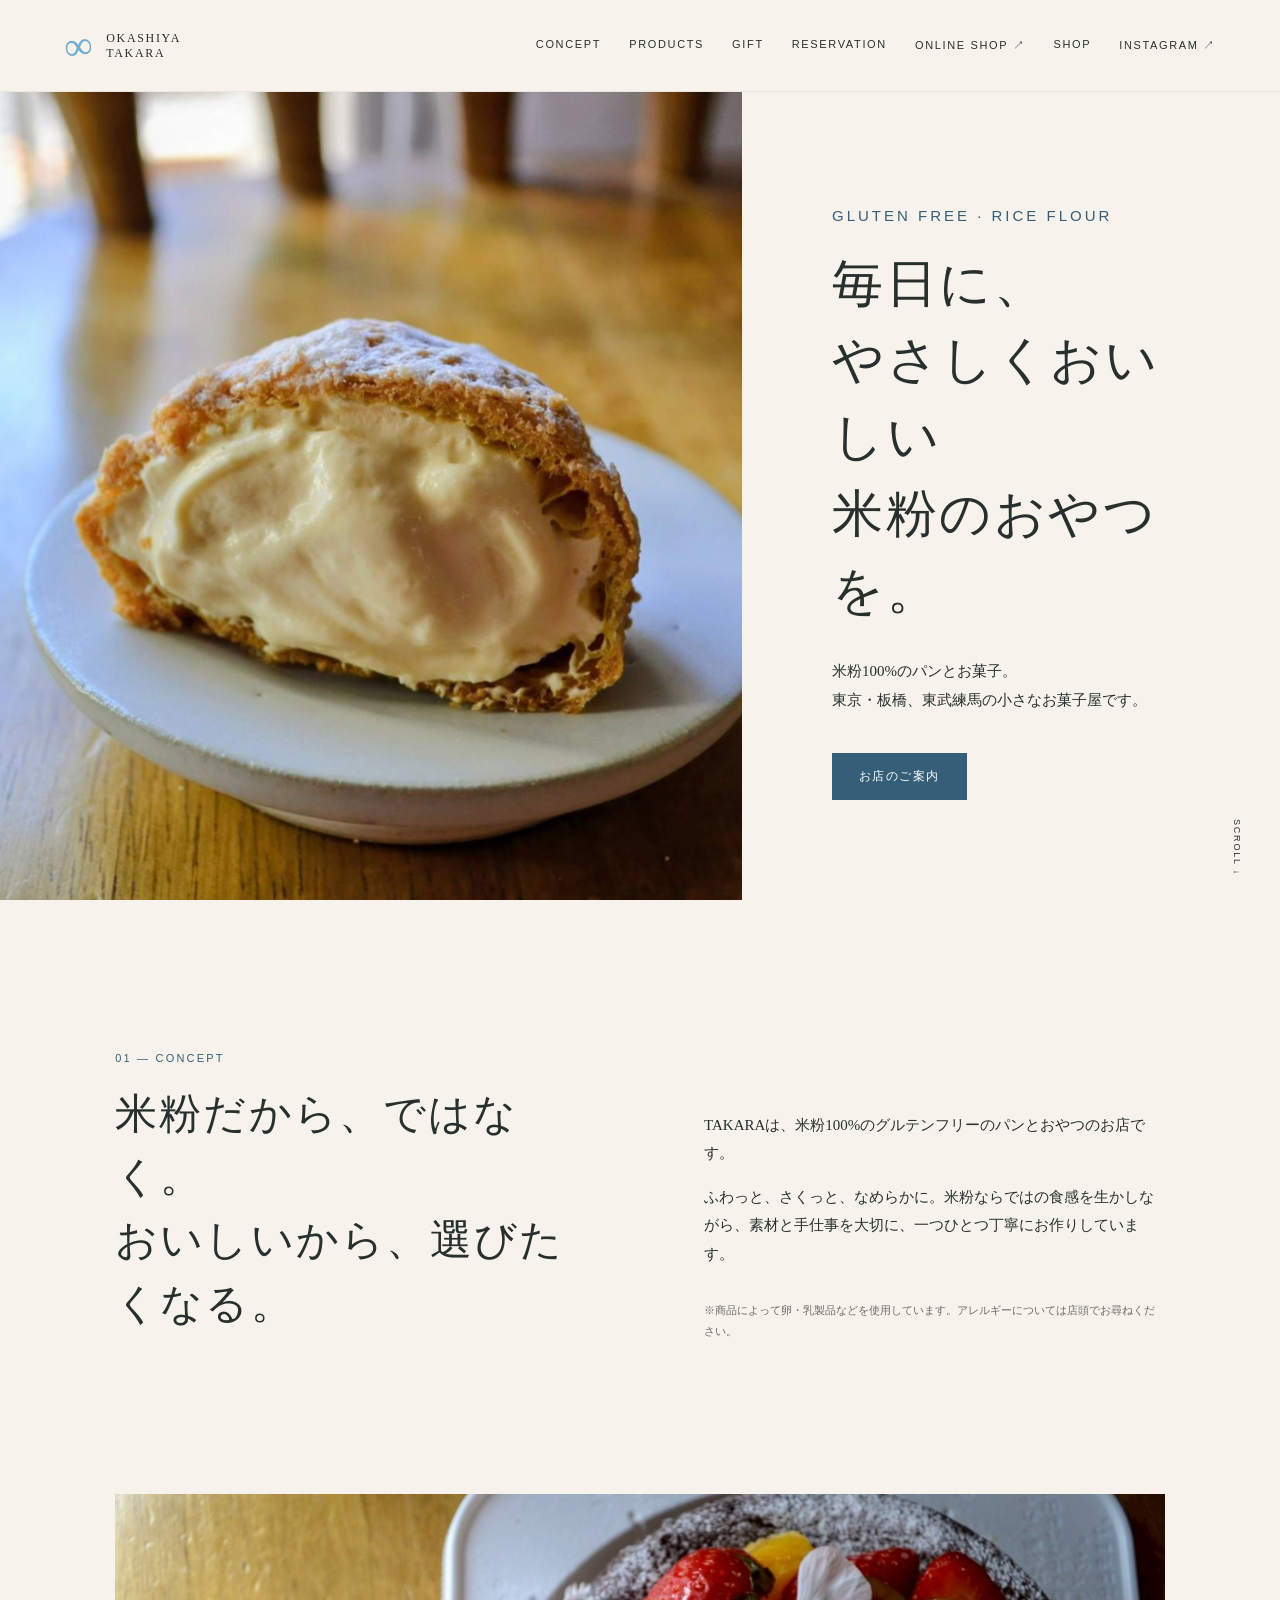
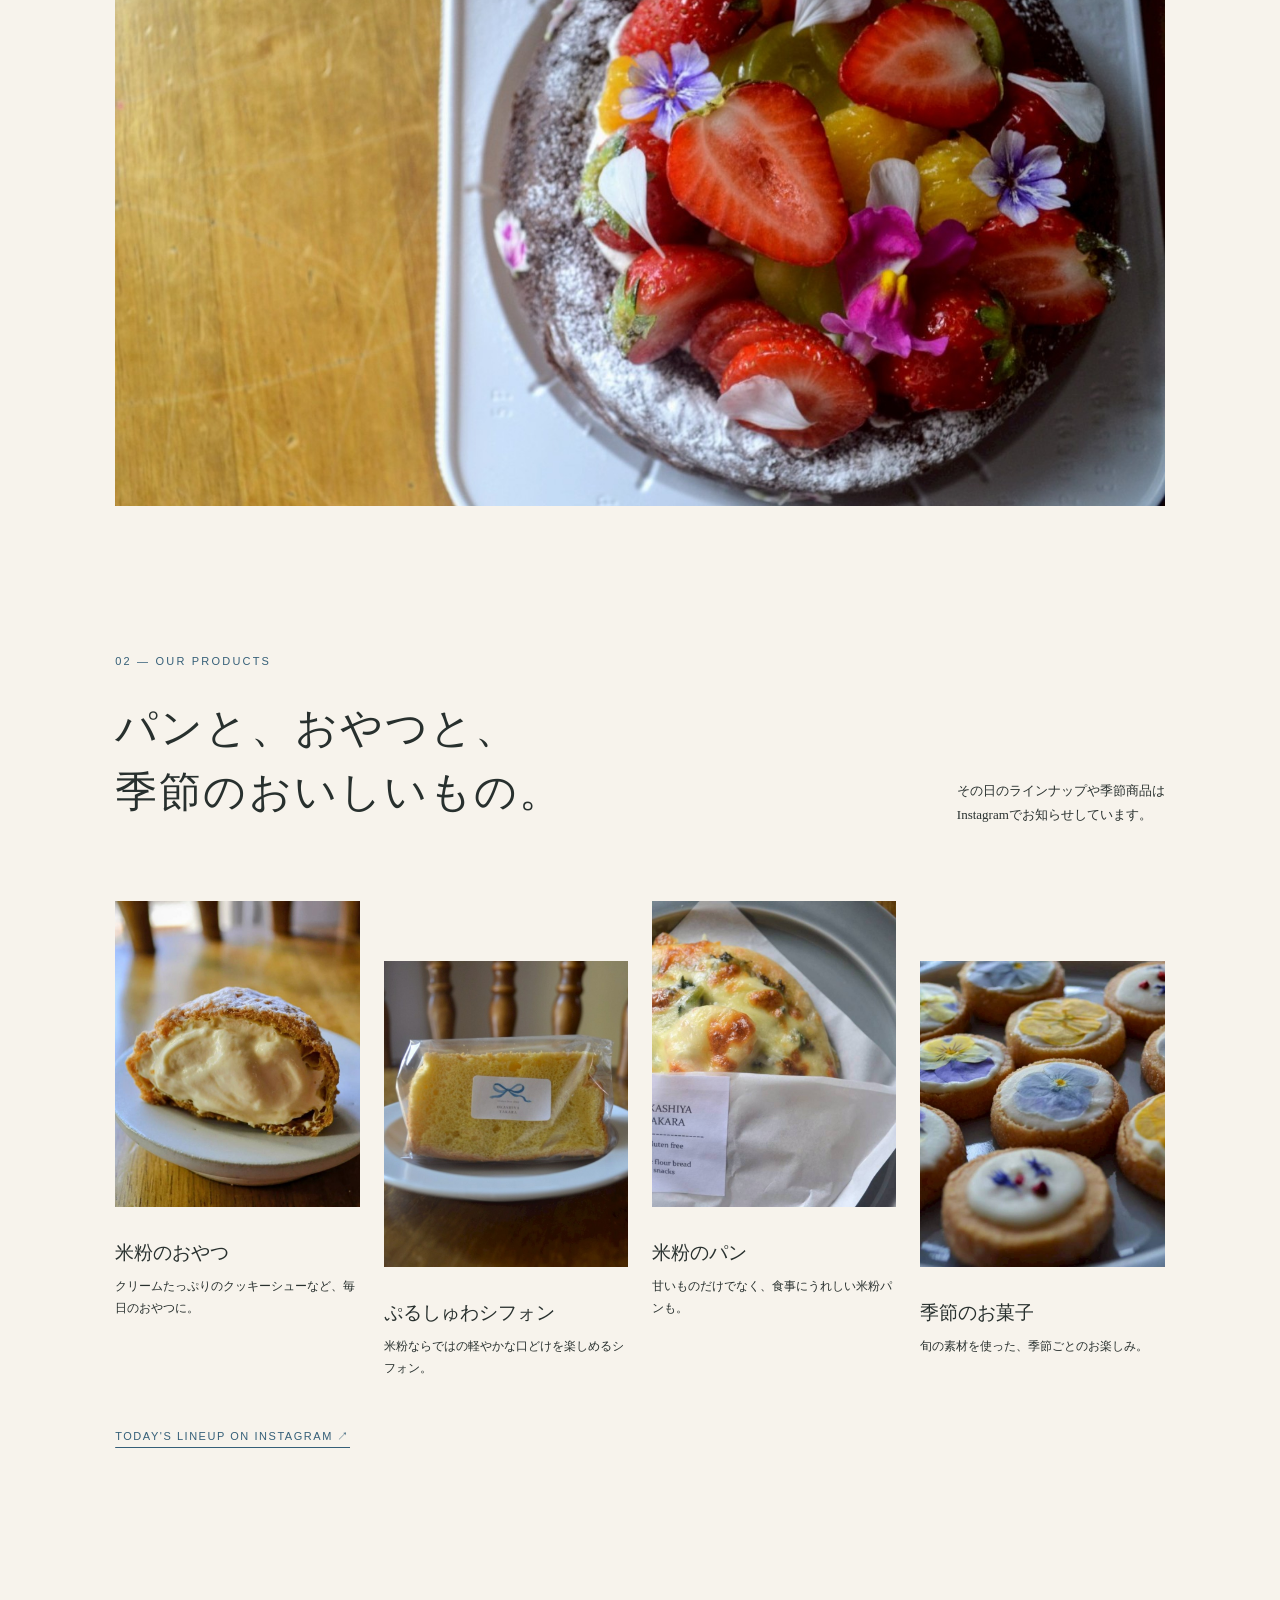
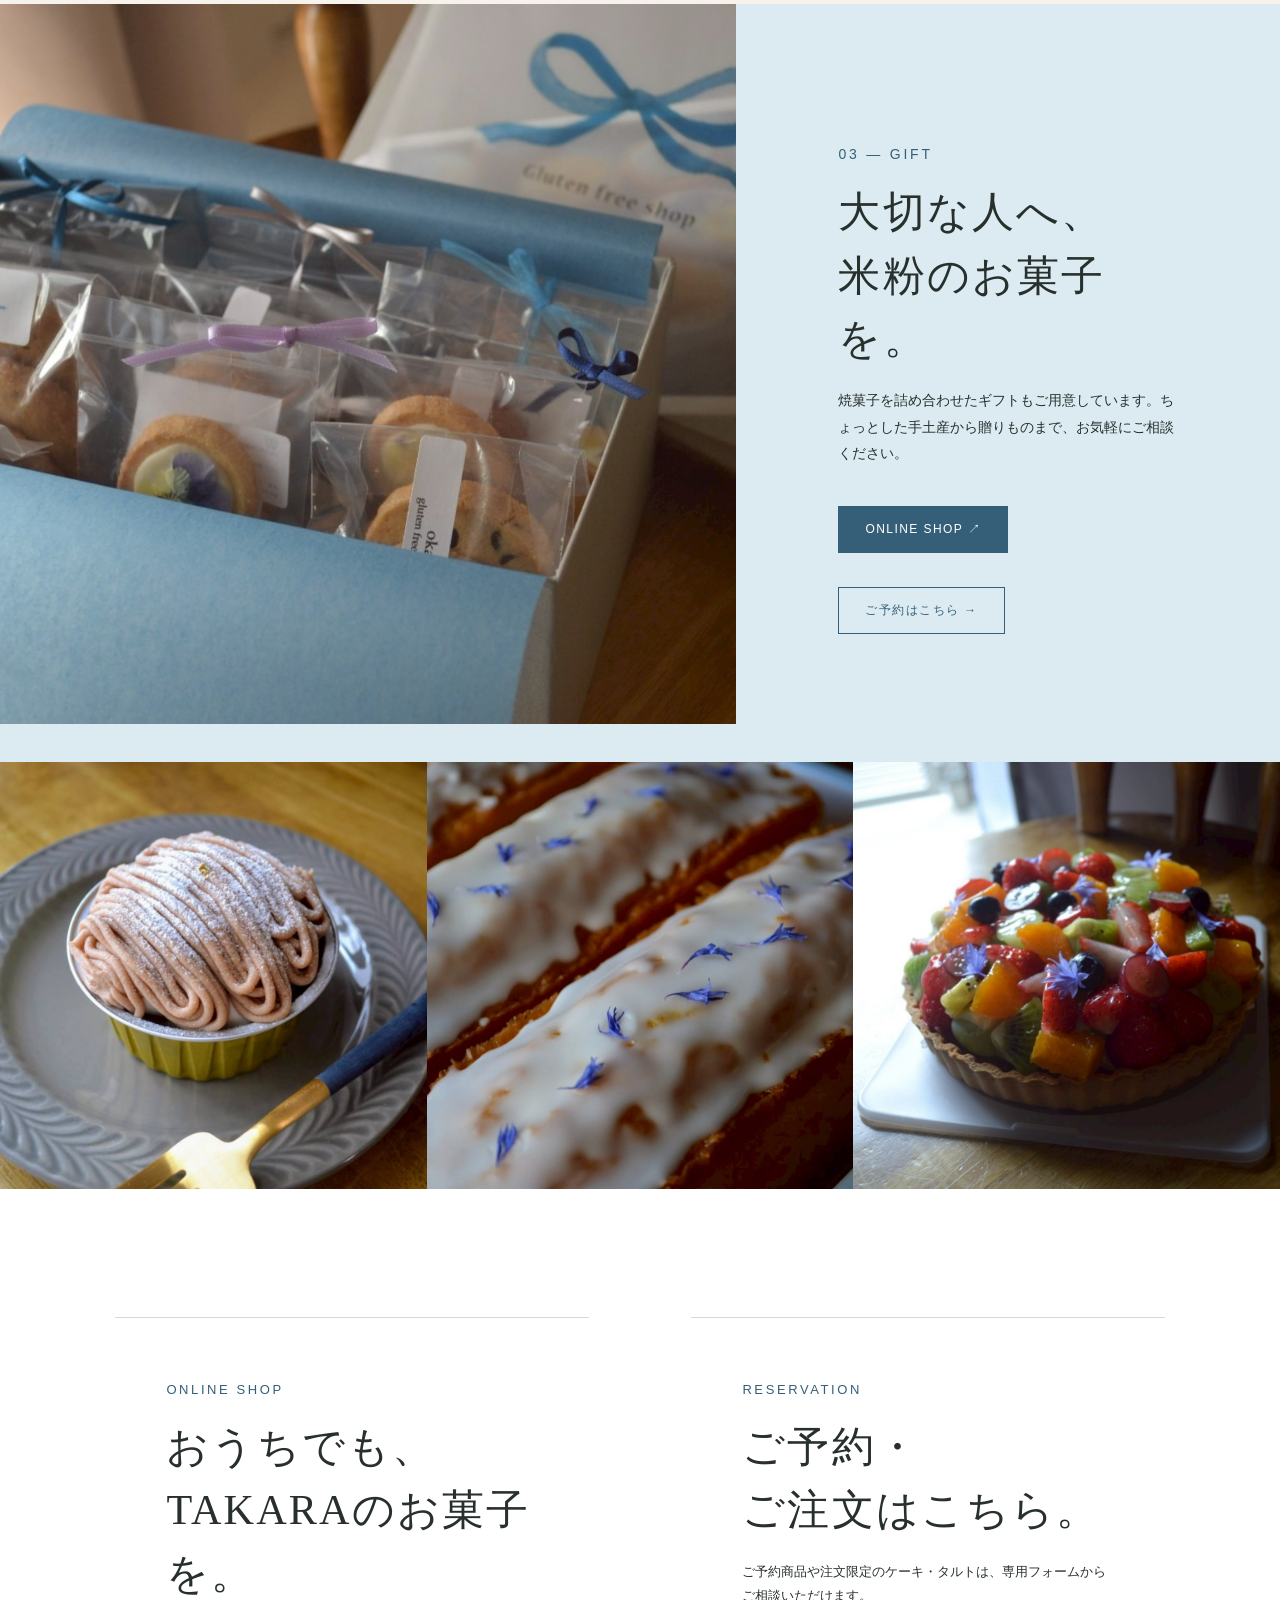
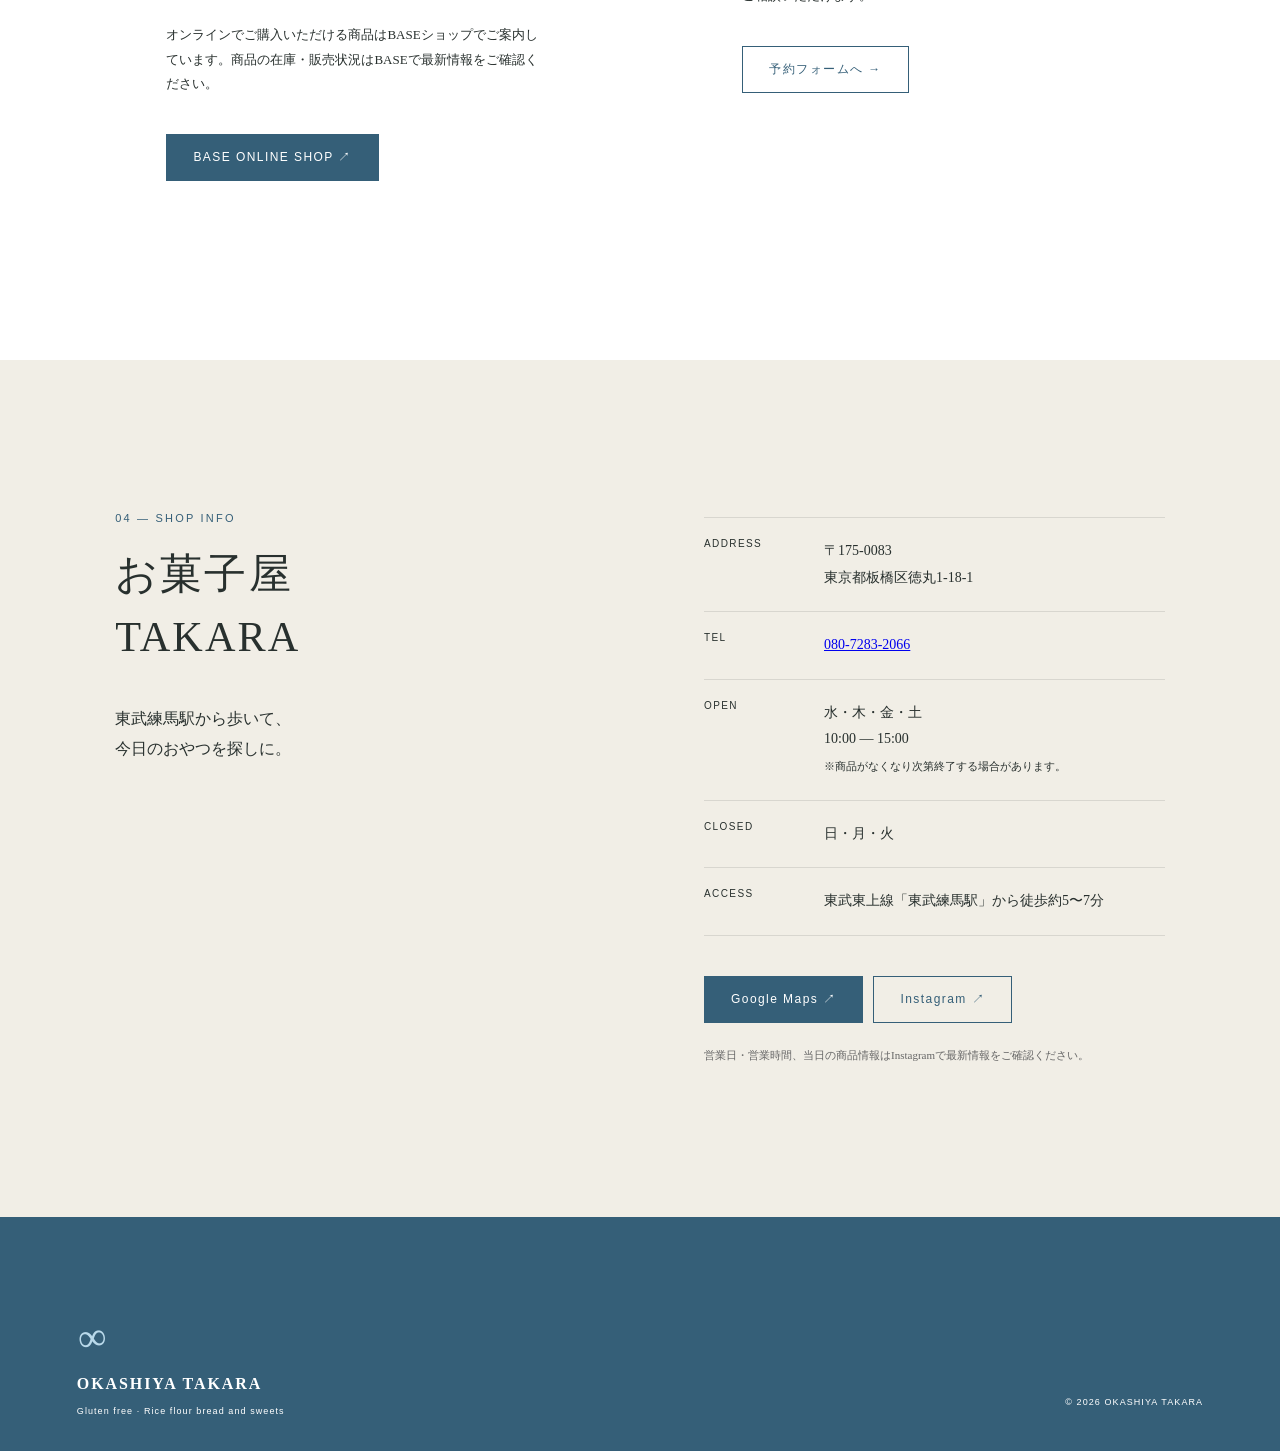
==== index.html @ b6fbfa03 "Add files via upload" ====
<!doctype html><html lang='ja'><head><meta charset='utf-8'><meta name='viewport' content='width=device-width,initial-scale=1'><meta name='description' content='東京都板橋区徳丸・東武練馬のお菓子屋TAKARA。米粉100%のグルテンフリーのパン、シフォン、焼き菓子、季節のお菓子、ギフトをご用意しています。'><title>お菓子屋TAKARA｜板橋区・東武練馬の米粉100%グルテンフリー専門店</title><meta name='robots' content='index,follow'><meta name='theme-color' content='#f4f0e8'><meta property='og:type' content='website'><meta property='og:locale' content='ja_JP'><meta property='og:site_name' content='お菓子屋 TAKARA'><meta property='og:title' content='お菓子屋TAKARA｜板橋区・東武練馬の米粉100%グルテンフリー専門店'><meta property='og:description' content='東京都板橋区徳丸・東武練馬のお菓子屋TAKARA。米粉100%のグルテンフリーのパン、シフォン、焼き菓子、季節のお菓子、ギフトをご用意しています。'><link rel='stylesheet' href='style.css'><script type='application/ld+json'>{"@context":"https://schema.org","@type":"Bakery","name":"お菓子屋 TAKARA","description":"米粉100%のグルテンフリーのパンとおやつのお店","telephone":"080-7283-2066","address":{"@type":"PostalAddress","postalCode":"175-0083","addressRegion":"東京都","addressLocality":"板橋区","streetAddress":"徳丸1-18-1","addressCountry":"JP"},"openingHoursSpecification":[{"@type":"OpeningHoursSpecification","dayOfWeek":["Wednesday","Thursday","Friday","Saturday"],"opens":"10:00","closes":"15:00"}],"sameAs":["https://www.instagram.com/okashiya_takara/"]}</script></head><body>
<header><a class='brand' href='#top'><span class='bow'>∞</span><span>OKASHIYA<br>TAKARA</span></a><button class='menu' aria-label='メニュー'>MENU</button><nav><a href='#concept'>CONCEPT</a><a href='menu.html'>PRODUCTS</a><a href='gift.html'>GIFT</a><a href='reservation.html'>RESERVATION</a><a href='https://okashiyatkr.base.shop/' target='_blank' rel='noopener noreferrer'>ONLINE SHOP ↗</a><a href='shop.html'>SHOP</a><a href='https://www.instagram.com/okashiya_takara/' target='_blank' rel='noopener noreferrer'>INSTAGRAM ↗</a></nav></header>
<main id='top'>
<section class='hero'><img src='assets/1000015853.jpg' alt='米粉のクッキーシュー'><div class='hero-copy'><p class='eyebrow'>GLUTEN FREE · RICE FLOUR</p><h1>毎日に、<br>やさしくおいしい<br>米粉のおやつを。</h1><p>米粉100%のパンとお菓子。<br>東京・板橋、東武練馬の小さなお菓子屋です。</p><a class='button' href='#shop'>お店のご案内</a></div><div class='scroll'>SCROLL ↓</div></section>
<section id='concept' class='concept'><div><p class='section-no'>01 — CONCEPT</p><h2>米粉だから、ではなく。<br>おいしいから、選びたくなる。</h2></div><div class='copy'><p>TAKARAは、米粉100%のグルテンフリーのパンとおやつのお店です。</p><p>ふわっと、さくっと、なめらかに。米粉ならではの食感を生かしながら、素材と手仕事を大切に、一つひとつ丁寧にお作りしています。</p><p class='note'>※商品によって卵・乳製品などを使用しています。アレルギーについては店頭でお尋ねください。</p></div></section>
<section class='feature'><img src='assets/1000015848.jpg' alt='季節の米粉のお菓子'></section>
<section id='products' class='products'><p class='section-no'>02 — OUR PRODUCTS</p><div class='heading-row'><h2>パンと、おやつと、<br>季節のおいしいもの。</h2><p>その日のラインナップや季節商品は<br>Instagramでお知らせしています。</p></div><div class='grid'>
<article><img src='assets/1000015853.jpg' alt='クッキーシュー'><h3>米粉のおやつ</h3><p>クリームたっぷりのクッキーシューなど、毎日のおやつに。</p></article>
<article><img src='assets/1000015849.jpg' alt='米粉シフォン'><h3>ぷるしゅわシフォン</h3><p>米粉ならではの軽やかな口どけを楽しめるシフォン。</p></article>
<article><img src='assets/1000015846.jpg' alt='米粉の惣菜パン'><h3>米粉のパン</h3><p>甘いものだけでなく、食事にうれしい米粉パンも。</p></article>
<article><img src='assets/1000015845.jpg' alt='モンブラン'><h3>季節のお菓子</h3><p>旬の素材を使った、季節ごとのお楽しみ。</p></article>
</div><a class='text-link' href='https://www.instagram.com/okashiya_takara/' target='_blank' rel='noopener noreferrer'>TODAY'S LINEUP ON INSTAGRAM ↗</a></section>
<section id='gift' class='gift'><div class='gift-img'><img src='assets/1000015852.jpg' alt='TAKARAの焼菓子ギフト'></div><div class='gift-copy'><p class='section-no'>03 — GIFT</p><h2>大切な人へ、<br>米粉のお菓子を。</h2><p>焼菓子を詰め合わせたギフトもご用意しています。ちょっとした手土産から贈りものまで、お気軽にご相談ください。</p><div class='actions'><a class='button' href='https://okashiyatkr.base.shop/' target='_blank' rel='noopener noreferrer'>ONLINE SHOP ↗</a><a class='button outline' href='reservation.html'>ご予約はこちら →</a></div></div></section>
<section class='gallery'><img src='assets/1000015847.jpg' alt='花をあしらった焼菓子'><img src='assets/1000015850.jpg' alt='フルーツケーキ'><img src='assets/1000015851.jpg' alt='フルーツタルト'></section>
<section class='online-reserve'><div><p class='section-no'>ONLINE SHOP</p><h2>おうちでも、<br>TAKARAのお菓子を。</h2><p>オンラインでご購入いただける商品はBASEショップでご案内しています。商品の在庫・販売状況はBASEで最新情報をご確認ください。</p><a class='button' href='https://okashiyatkr.base.shop/' target='_blank' rel='noopener noreferrer'>BASE ONLINE SHOP ↗</a></div><div><p class='section-no'>RESERVATION</p><h2>ご予約・<br>ご注文はこちら。</h2><p>ご予約商品や注文限定のケーキ・タルトは、専用フォームからご相談いただけます。</p><a class='button outline' href='reservation.html'>予約フォームへ →</a></div></section><section id='shop' class='shop'><div><p class='section-no'>04 — SHOP INFO</p><h2>お菓子屋<br>TAKARA</h2><p class='lead'>東武練馬駅から歩いて、<br>今日のおやつを探しに。</p></div><div class='info'><dl><dt>ADDRESS</dt><dd>〒175-0083<br>東京都板橋区徳丸1-18-1</dd><dt>TEL</dt><dd><a href="tel:08072832066">080-7283-2066</a></dd><dt>OPEN</dt><dd>水・木・金・土<br>10:00 — 15:00<br><small>※商品がなくなり次第終了する場合があります。</small></dd><dt>CLOSED</dt><dd>日・月・火</dd><dt>ACCESS</dt><dd>東武東上線「東武練馬駅」から徒歩約5〜7分</dd></dl><div class='actions'><a class='button' href='https://www.google.com/maps/place/%E3%81%8A%E8%8F%93%E5%AD%90%E5%B1%8BTAKARA/@35.7700293,139.6663004,17z' target='_blank' rel='noopener noreferrer'>Google Maps ↗</a><a class='button outline' href='https://www.instagram.com/okashiya_takara/' target='_blank' rel='noopener noreferrer'>Instagram ↗</a></div><p class='update'>営業日・営業時間、当日の商品情報はInstagramで最新情報をご確認ください。</p></div></section>
</main><footer><div class='footer-brand'><span class='bow'>∞</span><strong>OKASHIYA TAKARA</strong><span>Gluten free · Rice flour bread and sweets</span></div><p>© 2026 OKASHIYA TAKARA</p></footer><script src='script.js'></script></body></html>
---- style.css ----
:root{--blue:#72add0;--deep:#355f78;--cream:#f7f3ec;--ink:#28302e;--line:#d8d6cf}*{box-sizing:border-box}html{scroll-behavior:smooth}body{margin:0;background:var(--cream);color:var(--ink);font-family:"Yu Mincho","Hiragino Mincho ProN",serif;line-height:1.9}header{height:92px;padding:0 5vw;display:flex;align-items:center;justify-content:space-between;background:rgba(247,243,236,.95);position:sticky;top:0;z-index:10;border-bottom:1px solid rgba(0,0,0,.05)}.brand{display:flex;gap:12px;align-items:center;text-decoration:none;color:var(--ink);font-family:Georgia,serif;font-size:12px;letter-spacing:.14em;line-height:1.25}.bow{font-size:40px;color:var(--blue);font-family:Georgia,serif;transform:rotate(-8deg);display:inline-block}nav{display:flex;gap:28px}nav a,.menu{font:11px Arial,sans-serif;letter-spacing:.15em;color:var(--ink);text-decoration:none}.menu{display:none;background:none;border:0}.hero{min-height:calc(100vh - 92px);position:relative;display:grid;grid-template-columns:58% 42%;align-items:center}.hero>img{width:100%;height:calc(100vh - 92px);object-fit:cover}.hero-copy{padding:7vw}.eyebrow,.section-no{font:11px Arial,sans-serif;letter-spacing:.2em;color:var(--deep)}h1,h2{font-weight:400;line-height:1.5;letter-spacing:.05em}h1{font-size:clamp(32px,4vw,62px);margin:22px 0 28px}h2{font-size:clamp(28px,3.3vw,48px);margin:18px 0}.hero-copy p{font-size:15px}.button{display:inline-block;margin-top:24px;padding:14px 26px;background:var(--deep);color:white;text-decoration:none;font:12px Arial,sans-serif;letter-spacing:.12em;border:1px solid var(--deep);transition:.2s}.button:hover{opacity:.8}.button.outline{background:transparent;color:var(--deep)}.scroll{position:absolute;right:3vw;bottom:24px;font:9px Arial;letter-spacing:.2em;writing-mode:vertical-rl}.concept,.shop{padding:11vw 9vw;display:grid;grid-template-columns:1fr 1fr;gap:10vw}.copy{padding-top:55px;font-size:15px}.note{font-size:11px;color:#6b6b66;margin-top:32px}.feature{padding:0 9vw 10vw}.feature img{width:100%;height:68vh;object-fit:cover}.products{padding:0 9vw 12vw}.heading-row{display:flex;justify-content:space-between;align-items:end;margin-bottom:60px}.heading-row>p{font-size:13px}.grid{display:grid;grid-template-columns:repeat(4,1fr);gap:24px}.grid img{width:100%;aspect-ratio:4/5;object-fit:cover}.grid article:nth-child(even){margin-top:60px}.grid h3{font-weight:400;font-size:19px;margin:18px 0 5px}.grid p{font-size:12px;line-height:1.8;margin:0}.text-link{display:inline-block;margin-top:50px;color:var(--deep);font:11px Arial;letter-spacing:.14em;text-underline-offset:7px}.gift{display:grid;grid-template-columns:1.15fr .85fr;background:#dcebf2}.gift-img img{width:100%;height:720px;object-fit:cover}.gift-copy{padding:10vw 8vw;align-self:center}.gift-copy p{font-size:14px}.gallery{display:grid;grid-template-columns:repeat(3,1fr);gap:0}.gallery img{width:100%;aspect-ratio:1/1;object-fit:cover}.shop{background:#f1eee6}.shop .lead{margin-top:35px}.info dl{display:grid;grid-template-columns:120px 1fr;border-top:1px solid var(--line)}.info dt,.info dd{padding:20px 0;border-bottom:1px solid var(--line);margin:0}.info dt{font:10px Arial;letter-spacing:.14em}.info dd{font-size:14px}.info small,.update{font-size:11px}.actions{display:flex;gap:10px;flex-wrap:wrap}.update{margin-top:22px;color:#666}footer{padding:70px 6vw 35px;background:var(--deep);color:white;display:flex;justify-content:space-between;align-items:end}.footer-brand{display:flex;flex-direction:column;gap:6px;letter-spacing:.12em}.footer-brand .bow{color:#b9d9ea}.footer-brand span:last-child,footer p{font:9px Arial;letter-spacing:.12em}@media(max-width:800px){header{height:72px}.menu{display:block}nav{display:none;position:absolute;top:72px;left:0;right:0;background:var(--cream);padding:25px 5vw;flex-direction:column;border-bottom:1px solid var(--line)}nav.open{display:flex}.hero{display:block}.hero>img{height:62vh}.hero-copy{padding:12vw 8vw 16vw}.scroll{display:none}.concept,.shop{grid-template-columns:1fr;padding:20vw 8vw;gap:2vw}.copy{padding-top:10px}.feature{padding:0 0 18vw}.feature img{height:55vh}.products{padding:0 8vw 20vw}.heading-row{display:block}.grid{grid-template-columns:1fr 1fr;gap:14px}.grid article:nth-child(even){margin-top:40px}.gift{grid-template-columns:1fr}.gift-img img{height:55vh}.gift-copy{padding:16vw 8vw}.gallery{grid-template-columns:1fr 1fr}.gallery img:last-child{grid-column:1/3;aspect-ratio:2/1}.info dl{grid-template-columns:90px 1fr}footer{display:block}.footer-brand{margin-bottom:50px}}

/* sub pages */
.sub-header{position:sticky}.sub-hero{padding:9vw 9vw 6vw;display:grid;grid-template-columns:.8fr 1.2fr;gap:8vw;align-items:end}.sub-hero h1{margin:10px 0}.sub-hero p{max-width:620px}.sub-main{padding:0 9vw 10vw}.menu-list{display:grid;grid-template-columns:repeat(2,1fr);gap:70px 30px}.menu-card img{width:100%;aspect-ratio:4/3;object-fit:cover}.menu-card h2{font-size:28px;margin:18px 0 8px}.menu-card p{font-size:13px}.page-note{margin:60px 0;padding:30px 0;border-top:1px solid var(--line);border-bottom:1px solid var(--line);font-size:12px}.wide-photo{width:100%;height:65vh;object-fit:cover}.two-col{display:grid;grid-template-columns:1fr 1fr;gap:8vw;align-items:start;margin:8vw 0}.simple-list{border-top:1px solid var(--line)}.simple-list div{padding:22px 0;border-bottom:1px solid var(--line)}.simple-list strong{display:block;font-weight:400;font-size:18px}.simple-list span{font-size:12px}.contact-box{max-width:760px;margin:0 auto 8vw;text-align:center;padding:7vw;background:#f1eee6}.contact-box h2{margin-top:0}.subnav{display:flex;gap:22px;flex-wrap:wrap;margin-top:28px}.subnav a{font:11px Arial;letter-spacing:.12em;color:var(--deep);text-underline-offset:6px}@media(max-width:800px){.sub-hero,.two-col{grid-template-columns:1fr;padding-left:8vw;padding-right:8vw}.sub-main{padding-left:8vw;padding-right:8vw}.menu-list{grid-template-columns:1fr}.wide-photo{height:48vh}.contact-box{padding:14vw 7vw}}
/* v8 online shop + reservation */
.online-reserve{padding:10vw 9vw;display:grid;grid-template-columns:1fr 1fr;gap:8vw;background:#fff}.online-reserve>div{padding:4vw;border-top:1px solid var(--line)}.online-reserve p{font-size:13px}.reservation-note{max-width:850px;margin:0 auto 40px;padding:28px 32px;background:#f1eee6}.reservation-note strong{font-weight:400;font-size:20px}.reservation-note p{font-size:12px}.reservation-note a,.form-fallback a,.card-link{color:var(--deep);text-underline-offset:5px}.form-wrap{max-width:900px;margin:0 auto;background:white}.form-wrap iframe{width:100%;height:1500px;border:0;display:block}.form-fallback{text-align:center;font-size:12px;margin-top:18px}.card-link{display:inline-block;margin-top:8px;font:11px Arial;letter-spacing:.1em}@media(max-width:800px){.online-reserve{grid-template-columns:1fr;padding:16vw 8vw;gap:8vw}.online-reserve>div{padding:8vw 0}.form-wrap iframe{height:1700px}.reservation-note{padding:24px 20px}}
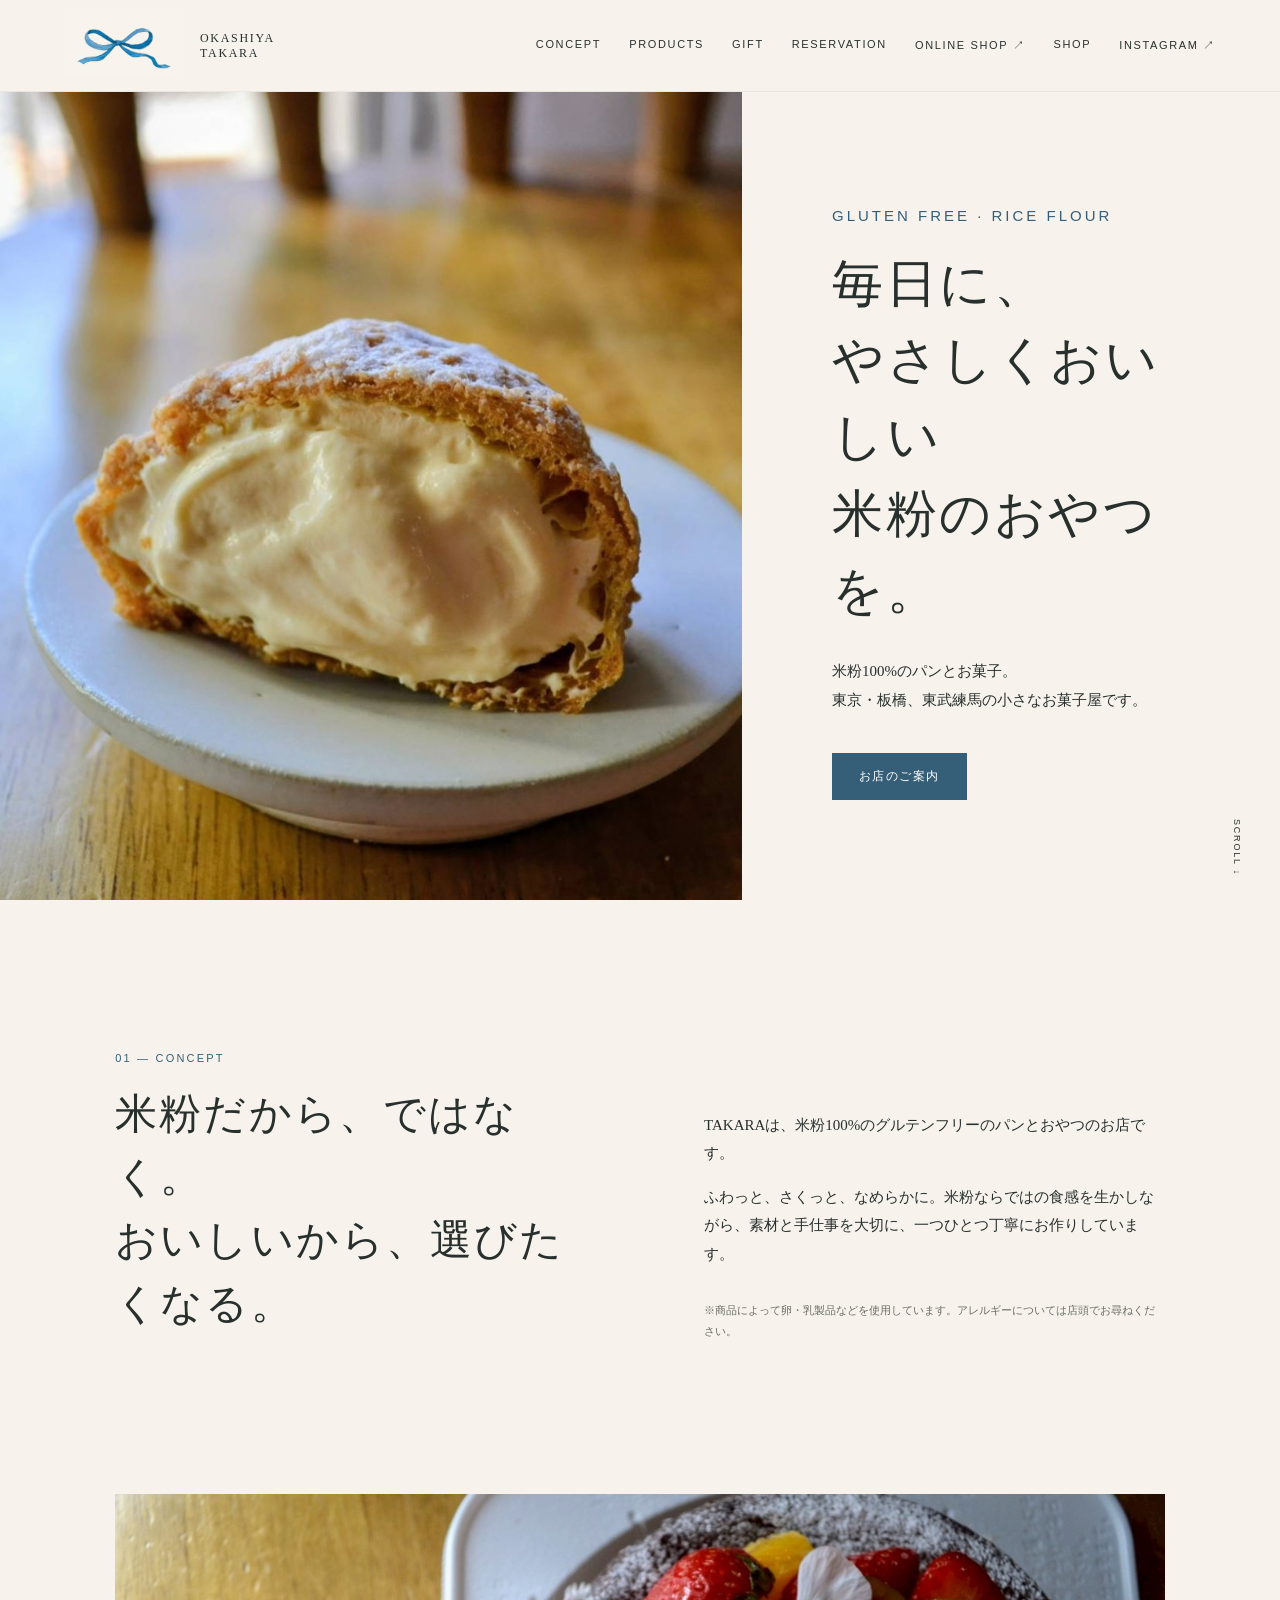
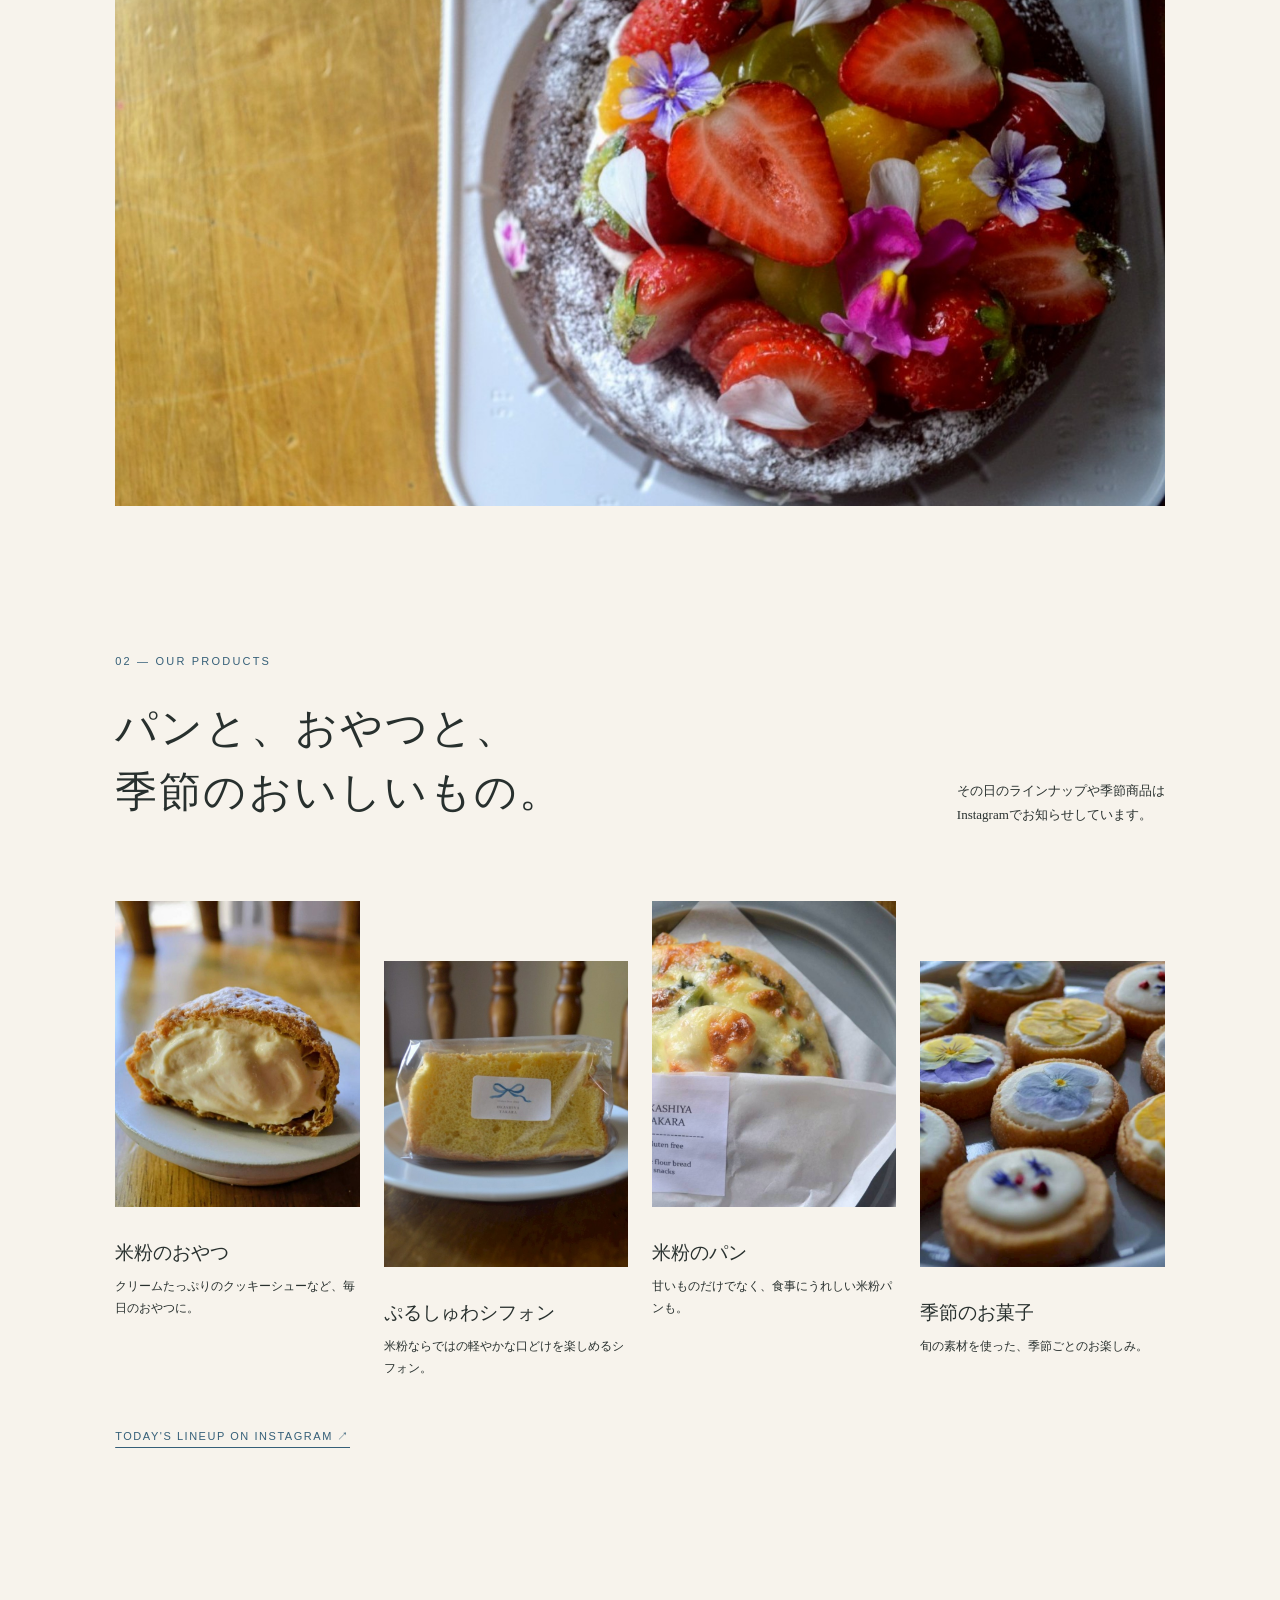
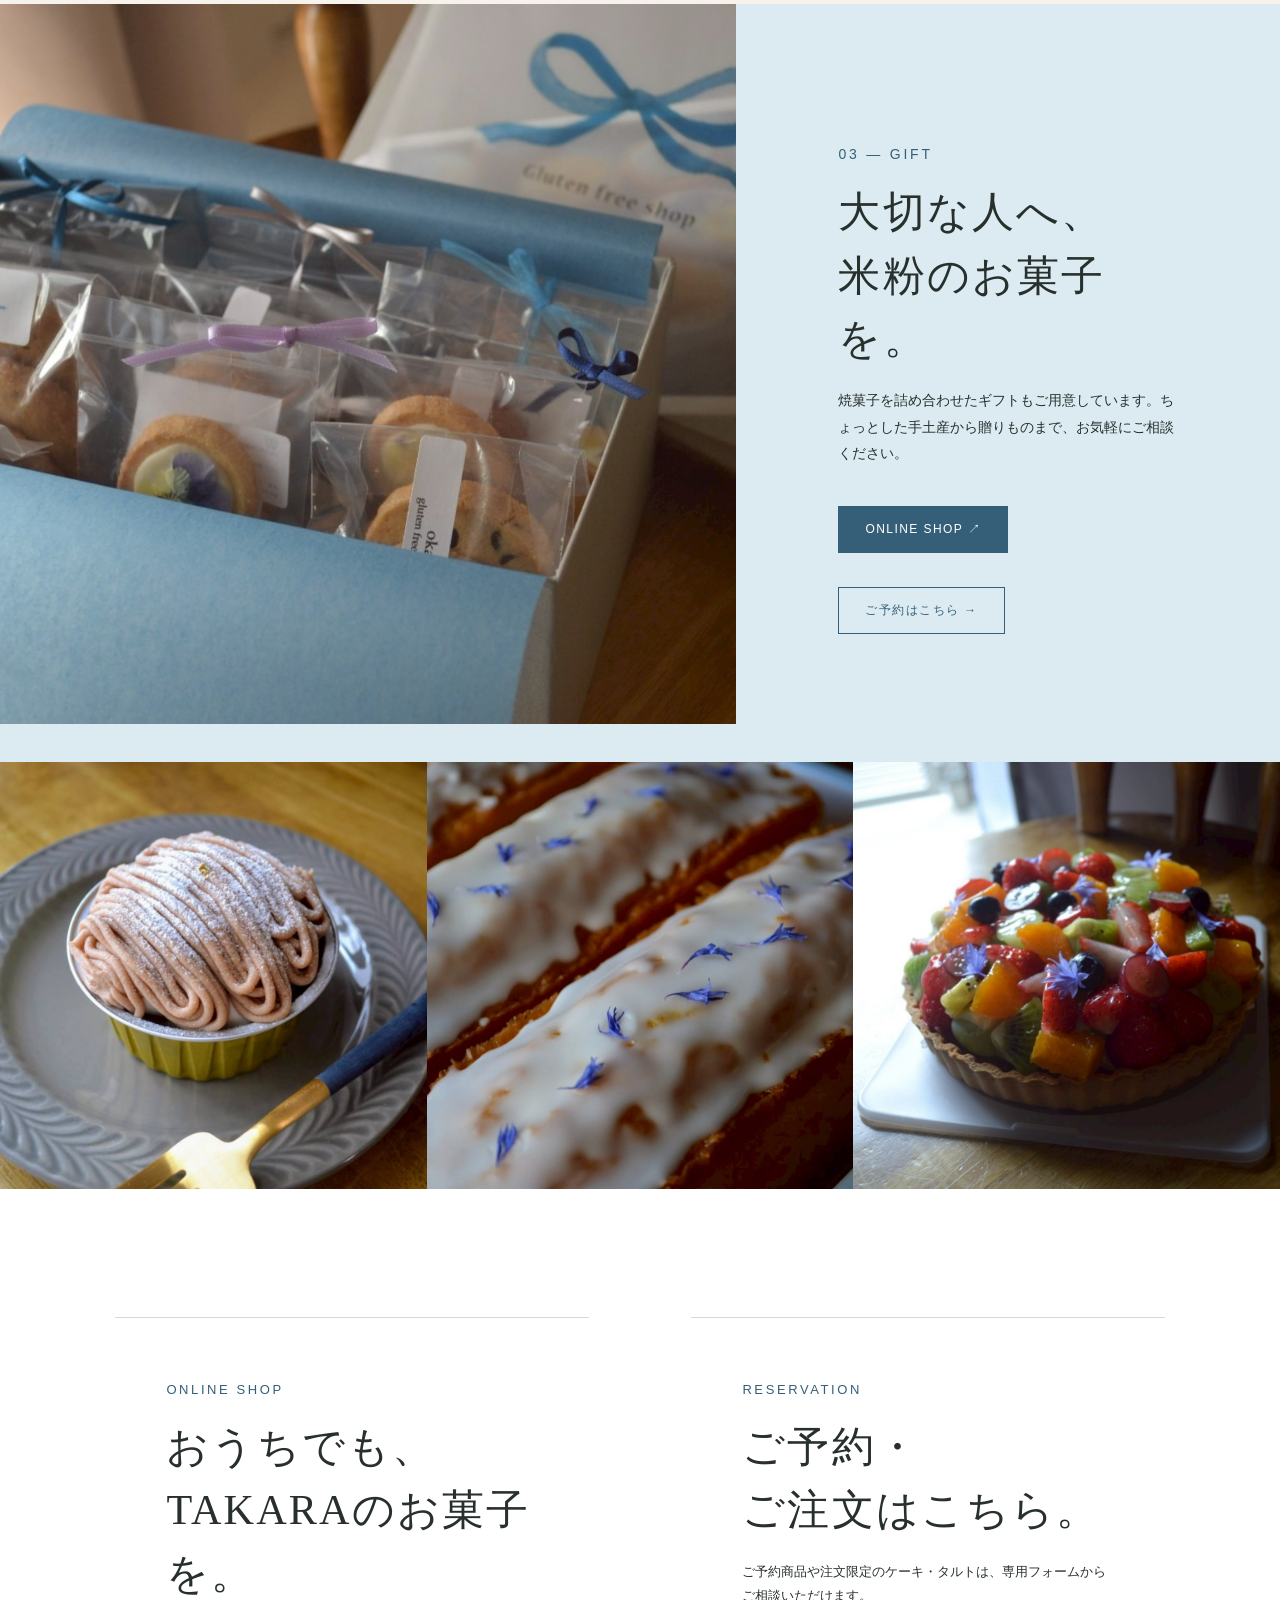
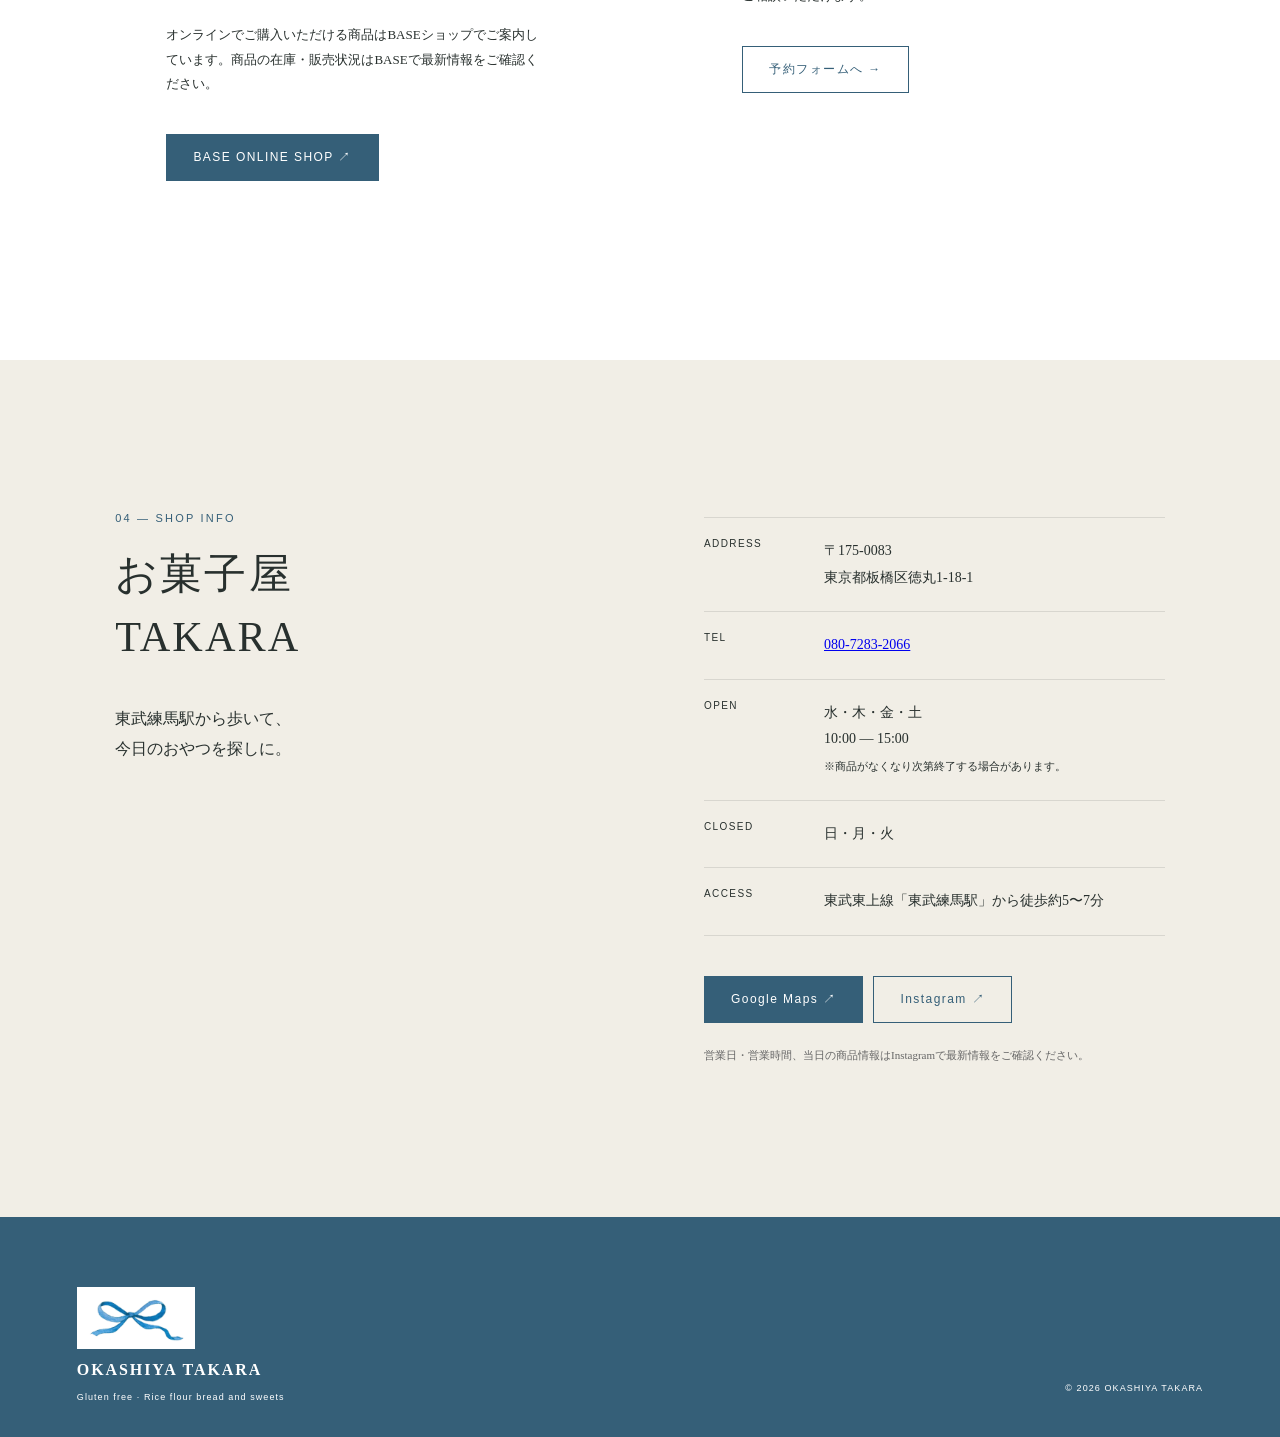
==== commit e873eb0f: "Improve homepage SEO structured data and favicon" ====
--- a/index.html
+++ b/index.html
@@ -1,4 +1,4 @@
-<!doctype html><html lang='ja'><head><meta charset='utf-8'><meta name='viewport' content='width=device-width,initial-scale=1'><meta name='description' content='東京都板橋区徳丸・東武練馬のお菓子屋TAKARA。米粉100%のグルテンフリーのパン、シフォン、焼き菓子、季節のお菓子、ギフトをご用意しています。'><title>お菓子屋TAKARA｜板橋区・東武練馬の米粉100%グルテンフリー専門店</title><meta name='robots' content='index,follow'><meta name='theme-color' content='#f4f0e8'><meta property='og:type' content='website'><meta property='og:locale' content='ja_JP'><meta property='og:site_name' content='お菓子屋 TAKARA'><meta property='og:title' content='お菓子屋TAKARA｜板橋区・東武練馬の米粉100%グルテンフリー専門店'><meta property='og:description' content='東京都板橋区徳丸・東武練馬のお菓子屋TAKARA。米粉100%のグルテンフリーのパン、シフォン、焼き菓子、季節のお菓子、ギフトをご用意しています。'><link rel='stylesheet' href='style.css'><script type='application/ld+json'>{"@context":"https://schema.org","@type":"Bakery","name":"お菓子屋 TAKARA","description":"米粉100%のグルテンフリーのパンとおやつのお店","telephone":"080-7283-2066","address":{"@type":"PostalAddress","postalCode":"175-0083","addressRegion":"東京都","addressLocality":"板橋区","streetAddress":"徳丸1-18-1","addressCountry":"JP"},"openingHoursSpecification":[{"@type":"OpeningHoursSpecification","dayOfWeek":["Wednesday","Thursday","Friday","Saturday"],"opens":"10:00","closes":"15:00"}],"sameAs":["https://www.instagram.com/okashiya_takara/"]}</script></head><body>
+<!doctype html><html lang='ja'><head><meta charset='utf-8'><meta name='viewport' content='width=device-width,initial-scale=1'><meta name='description' content='東京都板橋区徳丸・東武練馬のお菓子屋TAKARA。米粉100%のグルテンフリーのパン、シフォン、焼き菓子、季節のお菓子、ギフトをご用意しています。'><title>お菓子屋TAKARA｜板橋区・東武練馬の米粉100%グルテンフリー専門店</title><meta name='robots' content='index,follow'><link rel='canonical' href='https://okashiya-takara.jp/'><link rel='icon' type='image/jpeg' href='https://okashiya-takara.jp/takara-ribbon.jpg'><meta name='theme-color' content='#f4f0e8'><meta property='og:type' content='website'><meta property='og:locale' content='ja_JP'><meta property='og:site_name' content='お菓子屋TAKARA'><meta property='og:title' content='お菓子屋TAKARA｜板橋区・東武練馬の米粉100%グルテンフリー専門店'><meta property='og:description' content='東京都板橋区徳丸・東武練馬のお菓子屋TAKARA。米粉100%のグルテンフリーのパン、シフォン、焼き菓子、季節のお菓子、ギフトをご用意しています。'><meta property='og:url' content='https://okashiya-takara.jp/'><meta property='og:image' content='https://okashiya-takara.jp/assets/1000015853.jpg'><meta name='twitter:card' content='summary_large_image'><link rel='stylesheet' href='style.css'><script type='application/ld+json'>{"@context":"https://schema.org","@graph":[{"@type":"WebSite","@id":"https://okashiya-takara.jp/#website","url":"https://okashiya-takara.jp/","name":"お菓子屋TAKARA","inLanguage":"ja"},{"@type":"Bakery","@id":"https://okashiya-takara.jp/#business","name":"お菓子屋TAKARA","description":"東京都板橋区徳丸の、米粉100%のグルテンフリーのパンとおやつのお店","url":"https://okashiya-takara.jp/","image":"https://okashiya-takara.jp/assets/1000015853.jpg","logo":"https://okashiya-takara.jp/takara-ribbon.jpg","telephone":"+81-80-7283-2066","address":{"@type":"PostalAddress","postalCode":"175-0083","addressRegion":"東京都","addressLocality":"板橋区","streetAddress":"徳丸1-18-1","addressCountry":"JP"},"openingHoursSpecification":[{"@type":"OpeningHoursSpecification","dayOfWeek":["Wednesday","Thursday","Friday","Saturday"],"opens":"10:00","closes":"15:00"}],"menu":"https://okashiya-takara.jp/menu.html","hasMap":"https://www.google.com/maps/place/%E3%81%8A%E8%8F%93%E5%AD%90%E5%B1%8BTAKARA/@35.7700293,139.6663004,17z","sameAs":["https://www.instagram.com/okashiya_takara/"]}]}</script></head><body>
 <header><a class='brand' href='#top'><span class='bow'>∞</span><span>OKASHIYA<br>TAKARA</span></a><button class='menu' aria-label='メニュー'>MENU</button><nav><a href='#concept'>CONCEPT</a><a href='menu.html'>PRODUCTS</a><a href='gift.html'>GIFT</a><a href='reservation.html'>RESERVATION</a><a href='https://okashiyatkr.base.shop/' target='_blank' rel='noopener noreferrer'>ONLINE SHOP ↗</a><a href='shop.html'>SHOP</a><a href='https://www.instagram.com/okashiya_takara/' target='_blank' rel='noopener noreferrer'>INSTAGRAM ↗</a></nav></header>
 <main id='top'>
 <section class='hero'><img src='assets/1000015853.jpg' alt='米粉のクッキーシュー'><div class='hero-copy'><p class='eyebrow'>GLUTEN FREE · RICE FLOUR</p><h1>毎日に、<br>やさしくおいしい<br>米粉のおやつを。</h1><p>米粉100%のパンとお菓子。<br>東京・板橋、東武練馬の小さなお菓子屋です。</p><a class='button' href='#shop'>お店のご案内</a></div><div class='scroll'>SCROLL ↓</div></section>
--- a/style.css
+++ b/style.css
@@ -4,3 +4,6 @@
 .sub-header{position:sticky}.sub-hero{padding:9vw 9vw 6vw;display:grid;grid-template-columns:.8fr 1.2fr;gap:8vw;align-items:end}.sub-hero h1{margin:10px 0}.sub-hero p{max-width:620px}.sub-main{padding:0 9vw 10vw}.menu-list{display:grid;grid-template-columns:repeat(2,1fr);gap:70px 30px}.menu-card img{width:100%;aspect-ratio:4/3;object-fit:cover}.menu-card h2{font-size:28px;margin:18px 0 8px}.menu-card p{font-size:13px}.page-note{margin:60px 0;padding:30px 0;border-top:1px solid var(--line);border-bottom:1px solid var(--line);font-size:12px}.wide-photo{width:100%;height:65vh;object-fit:cover}.two-col{display:grid;grid-template-columns:1fr 1fr;gap:8vw;align-items:start;margin:8vw 0}.simple-list{border-top:1px solid var(--line)}.simple-list div{padding:22px 0;border-bottom:1px solid var(--line)}.simple-list strong{display:block;font-weight:400;font-size:18px}.simple-list span{font-size:12px}.contact-box{max-width:760px;margin:0 auto 8vw;text-align:center;padding:7vw;background:#f1eee6}.contact-box h2{margin-top:0}.subnav{display:flex;gap:22px;flex-wrap:wrap;margin-top:28px}.subnav a{font:11px Arial;letter-spacing:.12em;color:var(--deep);text-underline-offset:6px}@media(max-width:800px){.sub-hero,.two-col{grid-template-columns:1fr;padding-left:8vw;padding-right:8vw}.sub-main{padding-left:8vw;padding-right:8vw}.menu-list{grid-template-columns:1fr}.wide-photo{height:48vh}.contact-box{padding:14vw 7vw}}
 /* v8 online shop + reservation */
 .online-reserve{padding:10vw 9vw;display:grid;grid-template-columns:1fr 1fr;gap:8vw;background:#fff}.online-reserve>div{padding:4vw;border-top:1px solid var(--line)}.online-reserve p{font-size:13px}.reservation-note{max-width:850px;margin:0 auto 40px;padding:28px 32px;background:#f1eee6}.reservation-note strong{font-weight:400;font-size:20px}.reservation-note p{font-size:12px}.reservation-note a,.form-fallback a,.card-link{color:var(--deep);text-underline-offset:5px}.form-wrap{max-width:900px;margin:0 auto;background:white}.form-wrap iframe{width:100%;height:1500px;border:0;display:block}.form-fallback{text-align:center;font-size:12px;margin-top:18px}.card-link{display:inline-block;margin-top:8px;font:11px Arial;letter-spacing:.1em}@media(max-width:800px){.online-reserve{grid-template-columns:1fr;padding:16vw 8vw;gap:8vw}.online-reserve>div{padding:8vw 0}.form-wrap iframe{height:1700px}.reservation-note{padding:24px 20px}}
+
+/* TAKARA ribbon logo - original uploaded artwork, blended with cream header */
+.bow{font-size:0;width:118px;height:62px;transform:none;flex:0 0 auto;background-image:linear-gradient(rgba(247,243,236,.96),rgba(247,243,236,.96)),url('takara-ribbon.jpg');background-blend-mode:multiply;background-position:center;background-size:cover;background-repeat:no-repeat}.brand{gap:18px}.footer-brand .bow{width:118px;height:62px;background-image:url('takara-ribbon.jpg');background-size:cover;background-position:center;filter:none;opacity:1}@media(max-width:800px){.bow{width:82px;height:44px}.brand{gap:10px;font-size:10px}}
